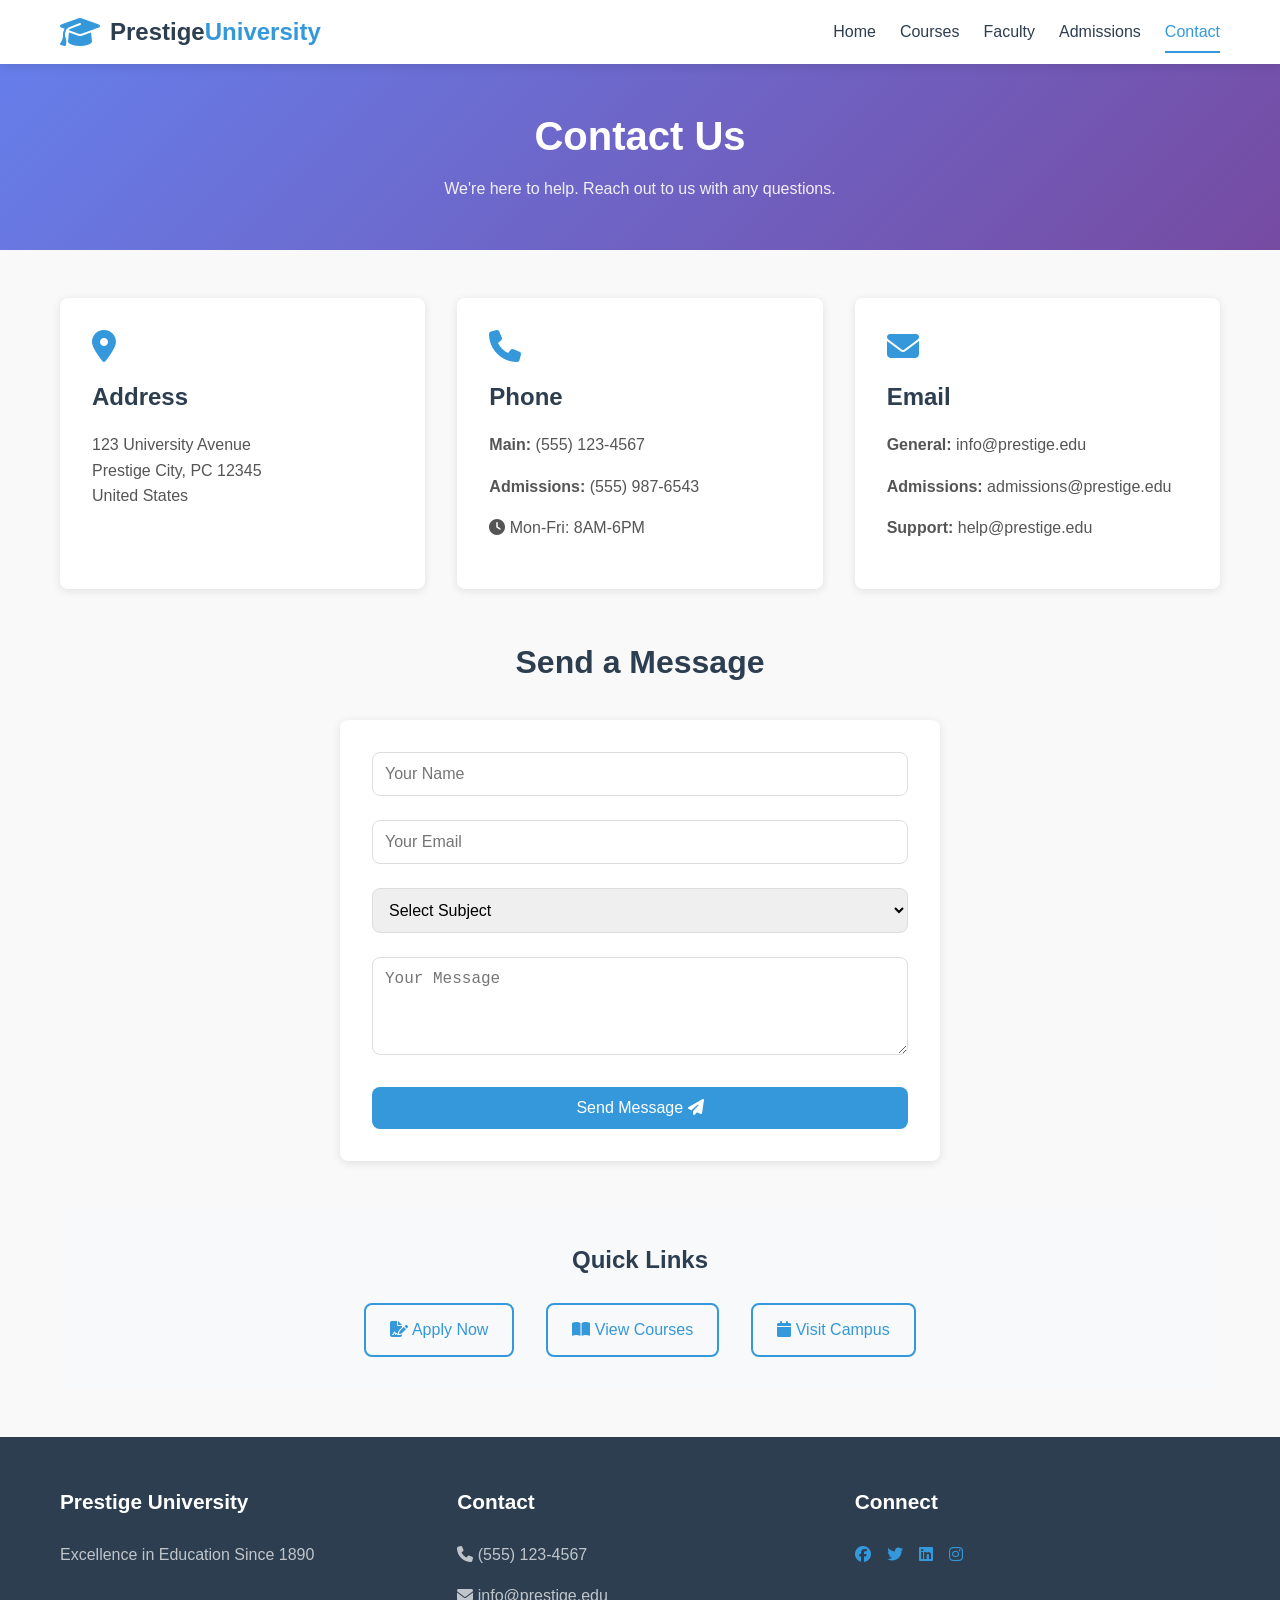
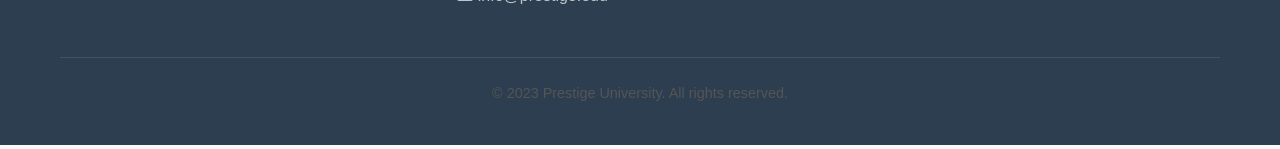
==== pages/contact.html @ 3a173bfc "Add all website pages and styles" ====
<!DOCTYPE html>
<html lang="en">
<head>
    <meta charset="UTF-8">
    <meta name="viewport" content="width=device-width, initial-scale=1.0">
    <title>Contact Us | Prestige University</title>
    <link rel="stylesheet" href="../css/style.css">
    <link rel="stylesheet" href="https://cdnjs.cloudflare.com/ajax/libs/font-awesome/6.4.0/css/all.min.css">
</head>
<body>
    <header class="main-header">
        <div class="container">
            <div class="header-content">
                <div class="logo">
                    <i class="fas fa-graduation-cap"></i>
                    <h1><a href="../index.html" style="color: inherit; text-decoration: none;">Prestige<span>University</span></a></h1>
                </div>
                
                <nav class="main-nav">
                    <ul>
                        <li><a href="../index.html">Home</a></li>
                        <li><a href="courses.html">Courses</a></li>
                        <li><a href="faculty.html">Faculty</a></li>
                        <li><a href="admissions.html">Admissions</a></li>
                        <li><a href="contact.html" class="active">Contact</a></li>
                    </ul>
                </nav>
                
                <div class="mobile-menu-btn">
                    <i class="fas fa-bars"></i>
                </div>
            </div>
        </div>
    </header>

    <section class="page-header">
        <div class="container">
            <h1>Contact Us</h1>
            <p>We're here to help. Reach out to us with any questions.</p>
        </div>
    </section>

    <section class="page-content">
        <div class="container">
            <!-- Contact Information -->
            <div style="display: grid; grid-template-columns: repeat(auto-fit, minmax(250px, 1fr)); gap: 2rem; margin-bottom: 3rem;">
                <div class="card">
                    <i class="fas fa-map-marker-alt" style="font-size: 2rem; color: var(--secondary); margin-bottom: 1rem;"></i>
                    <h3>Address</h3>
                    <p>123 University Avenue<br>
                    Prestige City, PC 12345<br>
                    United States</p>
                </div>
                
                <div class="card">
                    <i class="fas fa-phone" style="font-size: 2rem; color: var(--secondary); margin-bottom: 1rem;"></i>
                    <h3>Phone</h3>
                    <p><strong>Main:</strong> (555) 123-4567</p>
                    <p><strong>Admissions:</strong> (555) 987-6543</p>
                    <p><i class="fas fa-clock"></i> Mon-Fri: 8AM-6PM</p>
                </div>
                
                <div class="card">
                    <i class="fas fa-envelope" style="font-size: 2rem; color: var(--secondary); margin-bottom: 1rem;"></i>
                    <h3>Email</h3>
                    <p><strong>General:</strong> info@prestige.edu</p>
                    <p><strong>Admissions:</strong> admissions@prestige.edu</p>
                    <p><strong>Support:</strong> help@prestige.edu</p>
                </div>
            </div>
            
            <!-- Contact Form -->
            <h2 style="text-align: center; margin-bottom: 2rem;">Send a Message</h2>
            
            <form class="contact-form" style="max-width: 600px; margin: 0 auto;">
                <div class="form-group">
                    <input type="text" class="form-control" placeholder="Your Name" required>
                </div>
                
                <div class="form-group">
                    <input type="email" class="form-control" placeholder="Your Email" required>
                </div>
                
                <div class="form-group">
                    <select class="form-control" required>
                        <option value="">Select Subject</option>
                        <option>Admissions</option>
                        <option>Courses</option>
                        <option>Financial Aid</option>
                        <option>Other</option>
                    </select>
                </div>
                
                <div class="form-group">
                    <textarea class="form-control" rows="4" placeholder="Your Message" required></textarea>
                </div>
                
                <button type="submit" class="btn btn-primary" style="width: 100%;">
                    Send Message <i class="fas fa-paper-plane"></i>
                </button>
            </form>
            
            <!-- Quick Links -->
            <div style="margin-top: 3rem; padding: 2rem; background: #f8f9fa; border-radius: var(--radius);">
                <h3 style="text-align: center; margin-bottom: 1.5rem;">Quick Links</h3>
                <div style="display: flex; justify-content: center; gap: 2rem; flex-wrap: wrap;">
                    <a href="admissions.html" class="btn btn-outline">
                        <i class="fas fa-file-signature"></i> Apply Now
                    </a>
                    <a href="courses.html" class="btn btn-outline">
                        <i class="fas fa-book-open"></i> View Courses
                    </a>
                    <a href="../index.html" class="btn btn-outline">
                        <i class="fas fa-calendar"></i> Visit Campus
                    </a>
                </div>
            </div>
        </div>
    </section>

    <footer class="main-footer">
        <div class="container">
            <div class="footer-content">
                <div class="footer-section">
                    <h3>Prestige University</h3>
                    <p>Excellence in Education Since 1890</p>
                </div>
                
                <div class="footer-section">
                    <h3>Contact</h3>
                    <p><i class="fas fa-phone"></i> (555) 123-4567</p>
                    <p><i class="fas fa-envelope"></i> info@prestige.edu</p>
                </div>
                
                <div class="footer-section">
                    <h3>Connect</h3>
                    <div style="display: flex; gap: 1rem; margin-top: 0.5rem;">
                        <a href="#"><i class="fab fa-facebook"></i></a>
                        <a href="#"><i class="fab fa-twitter"></i></a>
                        <a href="#"><i class="fab fa-linkedin"></i></a>
                        <a href="#"><i class="fab fa-instagram"></i></a>
                    </div>
                </div>
            </div>
            
            <div class="footer-bottom">
                <p>&copy; 2023 Prestige University. All rights reserved.</p>
            </div>
        </div>
    </footer>

    <script>
        document.querySelector('.mobile-menu-btn').addEventListener('click', function() {
            document.querySelector('.main-nav ul').classList.toggle('show');
        });
    </script>
</body>
</html>
---- css/style.css ----
/* ====== RESET & BASE STYLES ====== */
* {
    margin: 0;
    padding: 0;
    box-sizing: border-box;
}

:root {
    --primary: #2c3e50;
    --secondary: #3498db;
    --accent: #e74c3c;
    --light: #ecf0f1;
    --dark: #2c3e50;
    --gray: #95a5a6;
    --success: #27ae60;
    --shadow: 0 2px 10px rgba(0,0,0,0.1);
    --radius: 8px;
}

body {
    font-family: 'Segoe UI', Tahoma, Geneva, Verdana, sans-serif;
    line-height: 1.6;
    color: #333;
    background-color: #f9f9f9;
}

.container {
    width: 100%;
    max-width: 1200px;
    margin: 0 auto;
    padding: 0 20px;
}

/* ====== TYPOGRAPHY ====== */
h1, h2, h3, h4 {
    color: var(--primary);
    margin-bottom: 1rem;
    font-weight: 600;
}

h1 {
    font-size: 2.5rem;
    line-height: 1.2;
}

h2 {
    font-size: 2rem;
    margin-top: 2rem;
}

h3 {
    font-size: 1.5rem;
}

p {
    margin-bottom: 1rem;
    color: #555;
}

a {
    color: var(--secondary);
    text-decoration: none;
    transition: color 0.3s;
}

a:hover {
    color: var(--accent);
}

/* ====== BUTTONS ====== */
.btn {
    display: inline-block;
    padding: 12px 24px;
    background: var(--secondary);
    color: white;
    border: none;
    border-radius: var(--radius);
    font-size: 1rem;
    font-weight: 500;
    cursor: pointer;
    transition: all 0.3s;
    text-align: center;
}

.btn:hover {
    background: #2980b9;
    transform: translateY(-2px);
    box-shadow: var(--shadow);
    color: white;
}

.btn-primary {
    background: var(--secondary);
}

.btn-secondary {
    background: var(--accent);
}

.btn-outline {
    background: transparent;
    border: 2px solid var(--secondary);
    color: var(--secondary);
}

.btn-small {
    padding: 8px 16px;
    font-size: 0.9rem;
}

/* ====== HEADER & NAVIGATION ====== */
.main-header {
    background: white;
    box-shadow: var(--shadow);
    position: sticky;
    top: 0;
    z-index: 1000;
}

.header-content {
    display: flex;
    justify-content: space-between;
    align-items: center;
    padding: 1rem 0;
}

.logo {
    display: flex;
    align-items: center;
    gap: 10px;
}

.logo i {
    color: var(--secondary);
    font-size: 2rem;
}

.logo h1 {
    font-size: 1.5rem;
    margin: 0;
}

.logo span {
    color: var(--secondary);
    font-weight: 700;
}

.main-nav ul {
    display: flex;
    list-style: none;
    gap: 1.5rem;
}

.main-nav a {
    color: var(--dark);
    font-weight: 500;
    padding: 0.5rem 0;
    position: relative;
}

.main-nav a:hover {
    color: var(--secondary);
}

.main-nav a.active {
    color: var(--secondary);
}

.main-nav a.active::after {
    content: '';
    position: absolute;
    bottom: -5px;
    left: 0;
    right: 0;
    height: 2px;
    background: var(--secondary);
}

.mobile-menu-btn {
    display: none;
    font-size: 1.5rem;
    cursor: pointer;
}

/* ====== HERO SECTION ====== */
.hero {
    background: linear-gradient(135deg, var(--primary) 0%, #34495e 100%);
    color: white;
    padding: 4rem 0;
    text-align: center;
}

.hero h1 {
    color: white;
    font-size: 2.5rem;
    margin-bottom: 1rem;
}

.hero p {
    color: rgba(255,255,255,0.9);
    font-size: 1.1rem;
    max-width: 600px;
    margin: 0 auto 2rem;
}

.hero-buttons {
    display: flex;
    gap: 1rem;
    justify-content: center;
    flex-wrap: wrap;
}

/* ====== CONTENT SECTIONS ====== */
.content-section {
    padding: 3rem 0;
    background: white;
}

.section-header {
    text-align: center;
    margin-bottom: 3rem;
}

.section-header h2 {
    position: relative;
    display: inline-block;
    padding-bottom: 1rem;
}

.section-header h2::after {
    content: '';
    position: absolute;
    bottom: 0;
    left: 50%;
    transform: translateX(-50%);
    width: 60px;
    height: 3px;
    background: var(--secondary);
}

.section-header p {
    color: var(--gray);
    max-width: 600px;
    margin: 0 auto;
}

/* ====== CARDS ====== */
.cards-grid {
    display: grid;
    grid-template-columns: repeat(auto-fit, minmax(300px, 1fr));
    gap: 2rem;
    margin-top: 2rem;
}

.card {
    background: white;
    border-radius: var(--radius);
    box-shadow: var(--shadow);
    padding: 2rem;
    transition: transform 0.3s;
}

.card:hover {
    transform: translateY(-5px);
}

.card-icon {
    font-size: 2.5rem;
    color: var(--secondary);
    margin-bottom: 1rem;
}

.card h3 {
    margin-bottom: 1rem;
}

/* ====== FOOTER ====== */
.main-footer {
    background: var(--primary);
    color: white;
    padding: 3rem 0 1.5rem;
}

.footer-content {
    display: grid;
    grid-template-columns: repeat(auto-fit, minmax(250px, 1fr));
    gap: 2rem;
    margin-bottom: 2rem;
}

.footer-section h3 {
    color: white;
    margin-bottom: 1.5rem;
    font-size: 1.3rem;
}

.footer-section p {
    color: rgba(255,255,255,0.7);
}

.footer-links {
    list-style: none;
}

.footer-links li {
    margin-bottom: 0.5rem;
}

.footer-links a {
    color: rgba(255,255,255,0.7);
}

.footer-links a:hover {
    color: white;
    padding-left: 5px;
}

.footer-bottom {
    text-align: center;
    padding-top: 1.5rem;
    border-top: 1px solid rgba(255,255,255,0.1);
    color: rgba(255,255,255,0.5);
    font-size: 0.9rem;
}

/* ====== PAGE SPECIFIC ====== */
.page-header {
    background: linear-gradient(135deg, #667eea 0%, #764ba2 100%);
    color: white;
    padding: 3rem 0;
    text-align: center;
}

.page-header h1 {
    color: white;
    margin-bottom: 1rem;
}

.page-header p {
    color: rgba(255,255,255,0.9);
    max-width: 600px;
    margin: 0 auto;
}

.page-content {
    padding: 3rem 0;
}

/* Courses Page */
.course-card {
    border: 1px solid #eee;
    border-radius: var(--radius);
    padding: 1.5rem;
    margin-bottom: 1.5rem;
    transition: all 0.3s;
}

.course-card:hover {
    border-color: var(--secondary);
    box-shadow: var(--shadow);
}

.course-meta {
    display: flex;
    gap: 1rem;
    margin: 1rem 0;
    font-size: 0.9rem;
    color: var(--gray);
}

.course-meta span {
    display: flex;
    align-items: center;
    gap: 0.5rem;
}

/* Faculty Page */
.faculty-card {
    display: flex;
    gap: 2rem;
    margin-bottom: 2rem;
    padding: 1.5rem;
    background: white;
    border-radius: var(--radius);
    box-shadow: var(--shadow);
}

.faculty-img {
    width: 120px;
    height: 120px;
    border-radius: 50%;
    overflow: hidden;
    flex-shrink: 0;
}

.faculty-img img {
    width: 100%;
    height: 100%;
    object-fit: cover;
}

.faculty-info h3 {
    margin-bottom: 0.5rem;
}

.faculty-title {
    color: var(--secondary);
    font-weight: 500;
    margin-bottom: 0.5rem;
}

/* Contact Page */
.contact-info {
    display: grid;
    grid-template-columns: repeat(auto-fit, minmax(250px, 1fr));
    gap: 2rem;
    margin-bottom: 3rem;
}

.contact-item {
    text-align: center;
    padding: 2rem;
    background: white;
    border-radius: var(--radius);
    box-shadow: var(--shadow);
}

.contact-item i {
    font-size: 2.5rem;
    color: var(--secondary);
    margin-bottom: 1rem;
}

.contact-form {
    max-width: 600px;
    margin: 0 auto;
}

.form-group {
    margin-bottom: 1.5rem;
}

.form-group label {
    display: block;
    margin-bottom: 0.5rem;
    font-weight: 500;
    color: var(--dark);
}

.form-control {
    width: 100%;
    padding: 12px;
    border: 1px solid #ddd;
    border-radius: var(--radius);
    font-size: 1rem;
    transition: border 0.3s;
}

.form-control:focus {
    outline: none;
    border-color: var(--secondary);
}

/* Admissions Page */
.admission-steps {
    counter-reset: step;
    margin: 2rem 0;
}

.step {
    display: flex;
    align-items: flex-start;
    margin-bottom: 2rem;
    padding: 1.5rem;
    background: white;
    border-radius: var(--radius);
    box-shadow: var(--shadow);
}

.step::before {
    counter-increment: step;
    content: counter(step);
    display: flex;
    align-items: center;
    justify-content: center;
    width: 40px;
    height: 40px;
    background: var(--secondary);
    color: white;
    border-radius: 50%;
    font-weight: bold;
    margin-right: 1rem;
    flex-shrink: 0;
}

/* ====== RESPONSIVE DESIGN ====== */
@media (max-width: 768px) {
    h1 {
        font-size: 2rem;
    }
    
    h2 {
        font-size: 1.5rem;
    }
    
    .header-content {
        flex-direction: column;
        gap: 1rem;
    }
    
    .main-nav ul {
        flex-wrap: wrap;
        justify-content: center;
        gap: 1rem;
    }
    
    .hero {
        padding: 2rem 0;
    }
    
    .hero h1 {
        font-size: 2rem;
    }
    
    .hero-buttons {
        flex-direction: column;
        align-items: center;
    }
    
    .hero-buttons .btn {
        width: 100%;
        max-width: 300px;
    }
    
    .cards-grid {
        grid-template-columns: 1fr;
    }
    
    .faculty-card {
        flex-direction: column;
        text-align: center;
    }
    
    .faculty-img {
        margin: 0 auto;
    }
    
    .contact-info {
        grid-template-columns: 1fr;
    }
}

@media (max-width: 480px) {
    .container {
        padding: 0 15px;
    }
    
    .main-nav ul {
        flex-direction: column;
        align-items: center;
        gap: 0.5rem;
    }
    
    .course-meta {
        flex-direction: column;
        gap: 0.5rem;
    }
}
/* Add to the end of your existing CSS file */

/* Contact Form Specific Styles */
.contact-form {
    background: white;
    padding: 2rem;
    border-radius: var(--radius);
    box-shadow: var(--shadow);
}

.checkbox-label {
    display: flex;
    align-items: center;
    gap: 0.5rem;
    cursor: pointer;
}

.checkbox-label input[type="checkbox"] {
    width: auto;
}

/* Responsive adjustments */
@media (max-width: 768px) {
    .contact-form {
        padding: 1.5rem;
    }
    
    .contact-info {
        grid-template-columns: 1fr;
    }
}
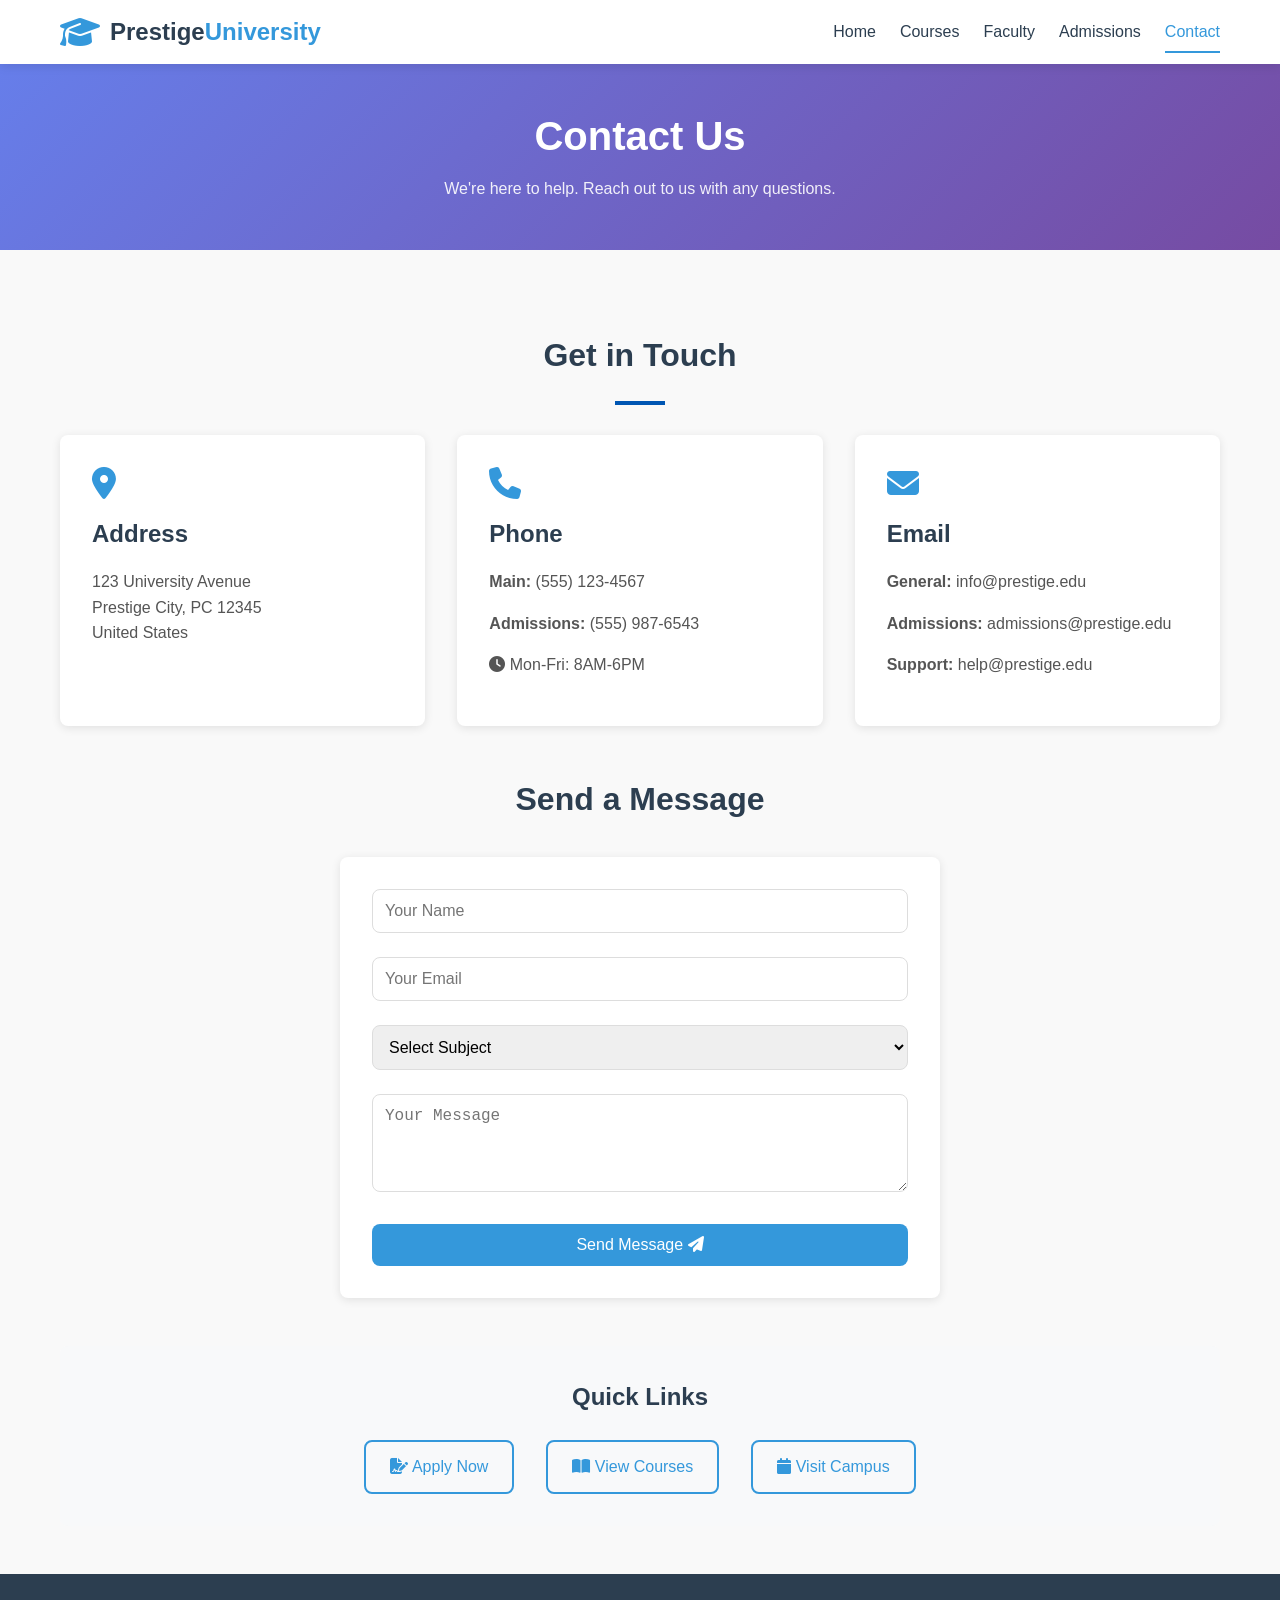
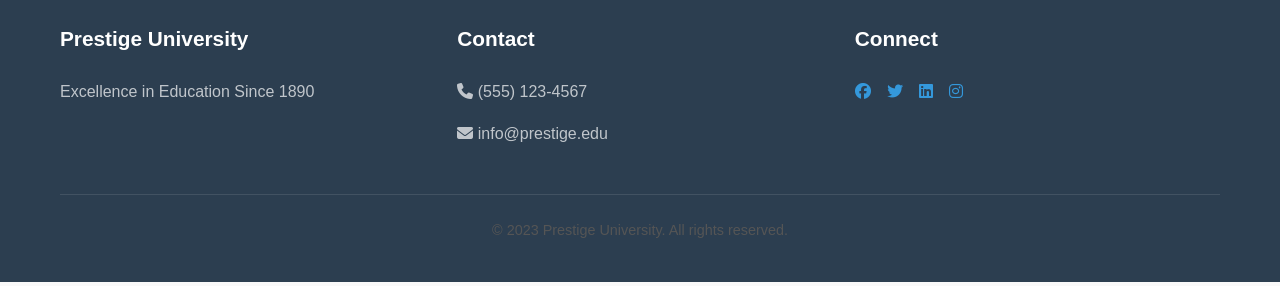
==== commit 1b5bf21b: "Added minor changes in contact page" ====
--- a/pages/contact.html
+++ b/pages/contact.html
@@ -42,6 +42,9 @@
 
     <section class="page-content">
         <div class="container">
+            <h2 style="text-align:center; margin-bottom:20px;">Get in Touch</h2>
+<hr style="width: 50px; border: 2px solid #0056b3; margin: 0 auto 30px auto;">
+
             <!-- Contact Information -->
             <div style="display: grid; grid-template-columns: repeat(auto-fit, minmax(250px, 1fr)); gap: 2rem; margin-bottom: 3rem;">
                 <div class="card">
